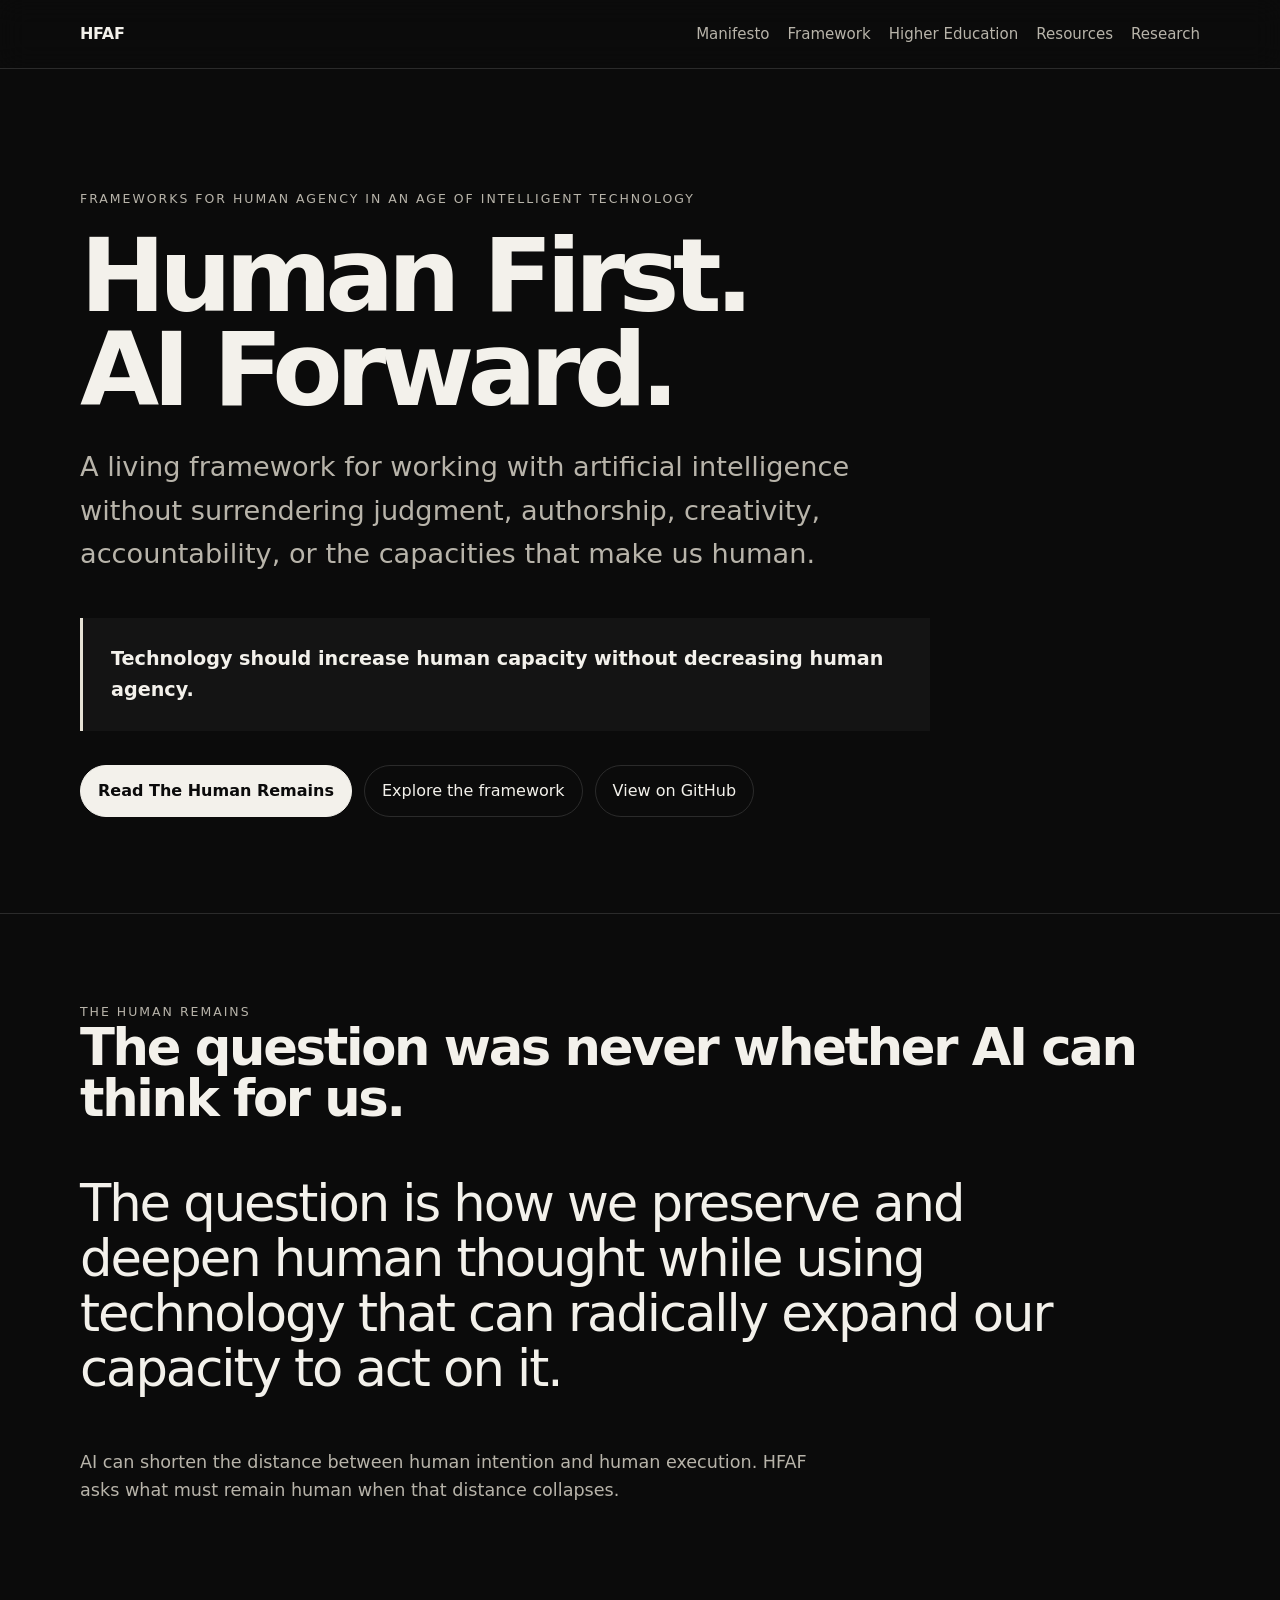
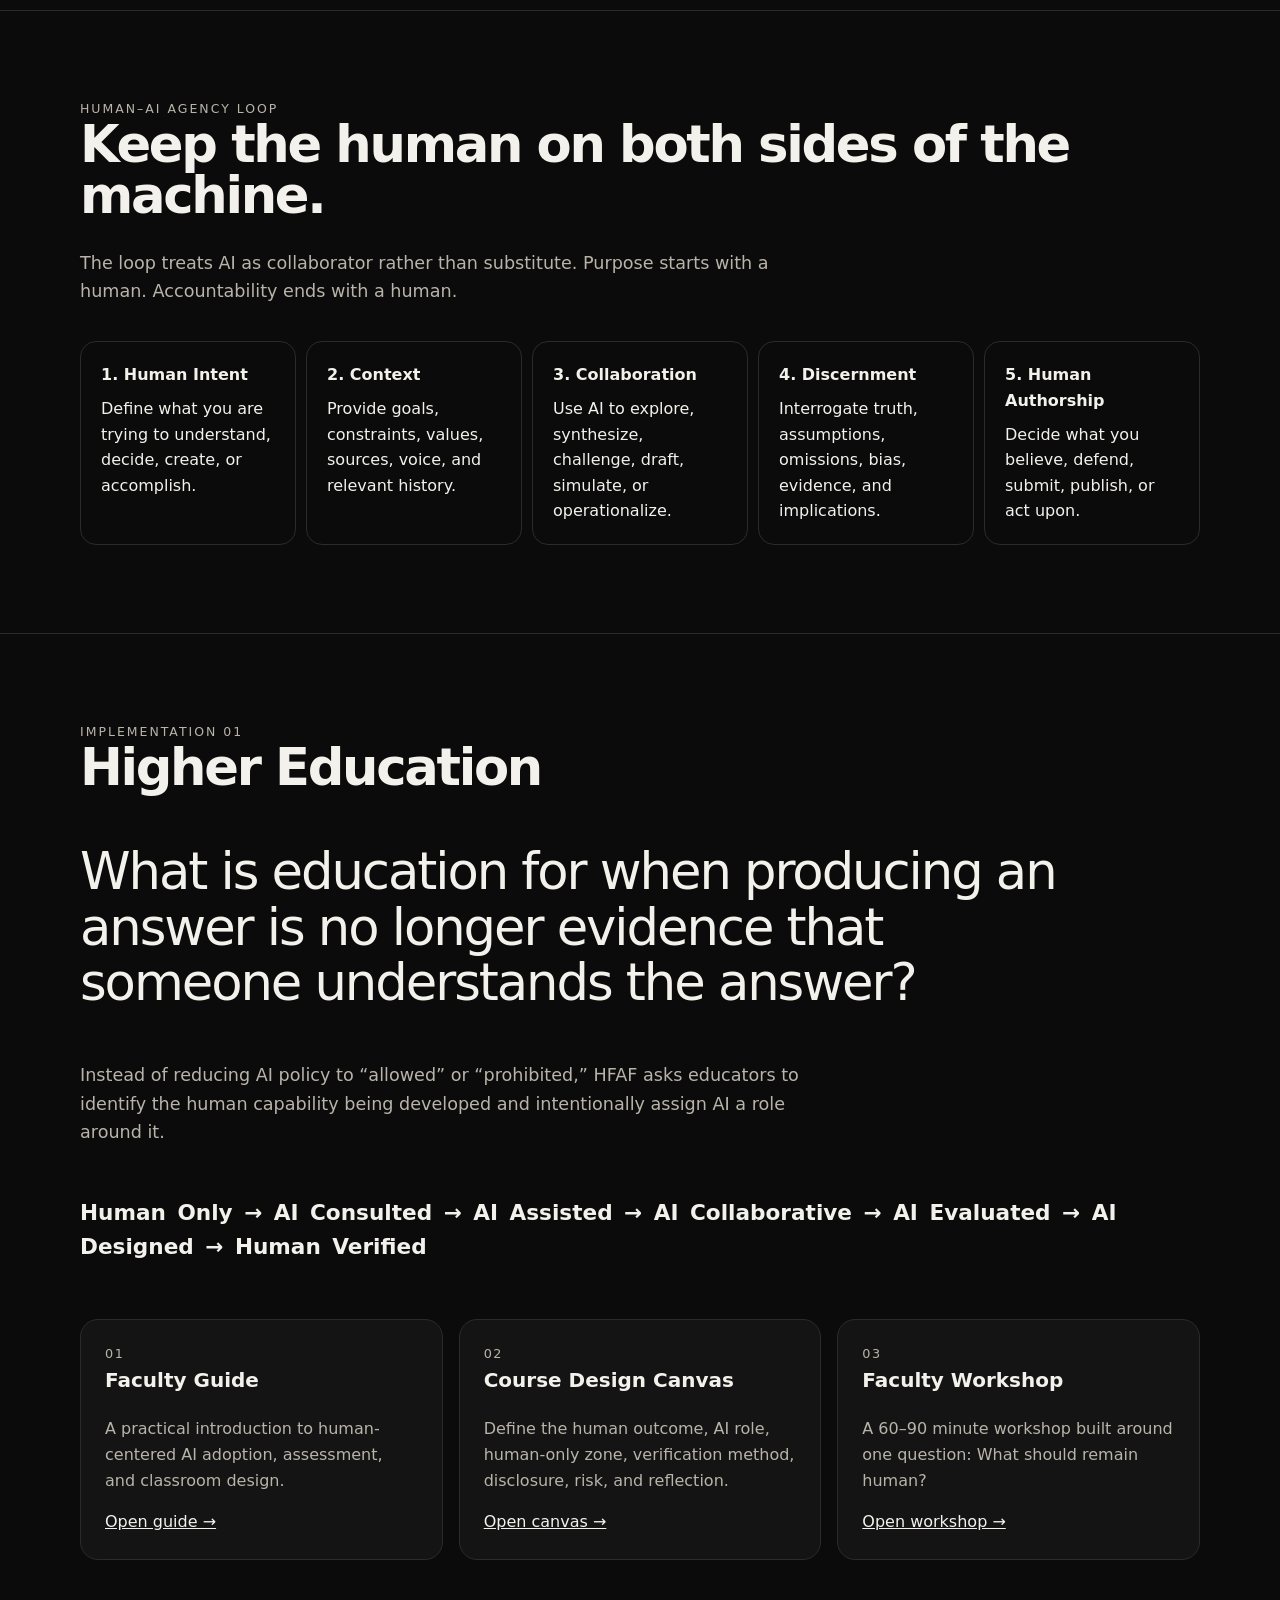
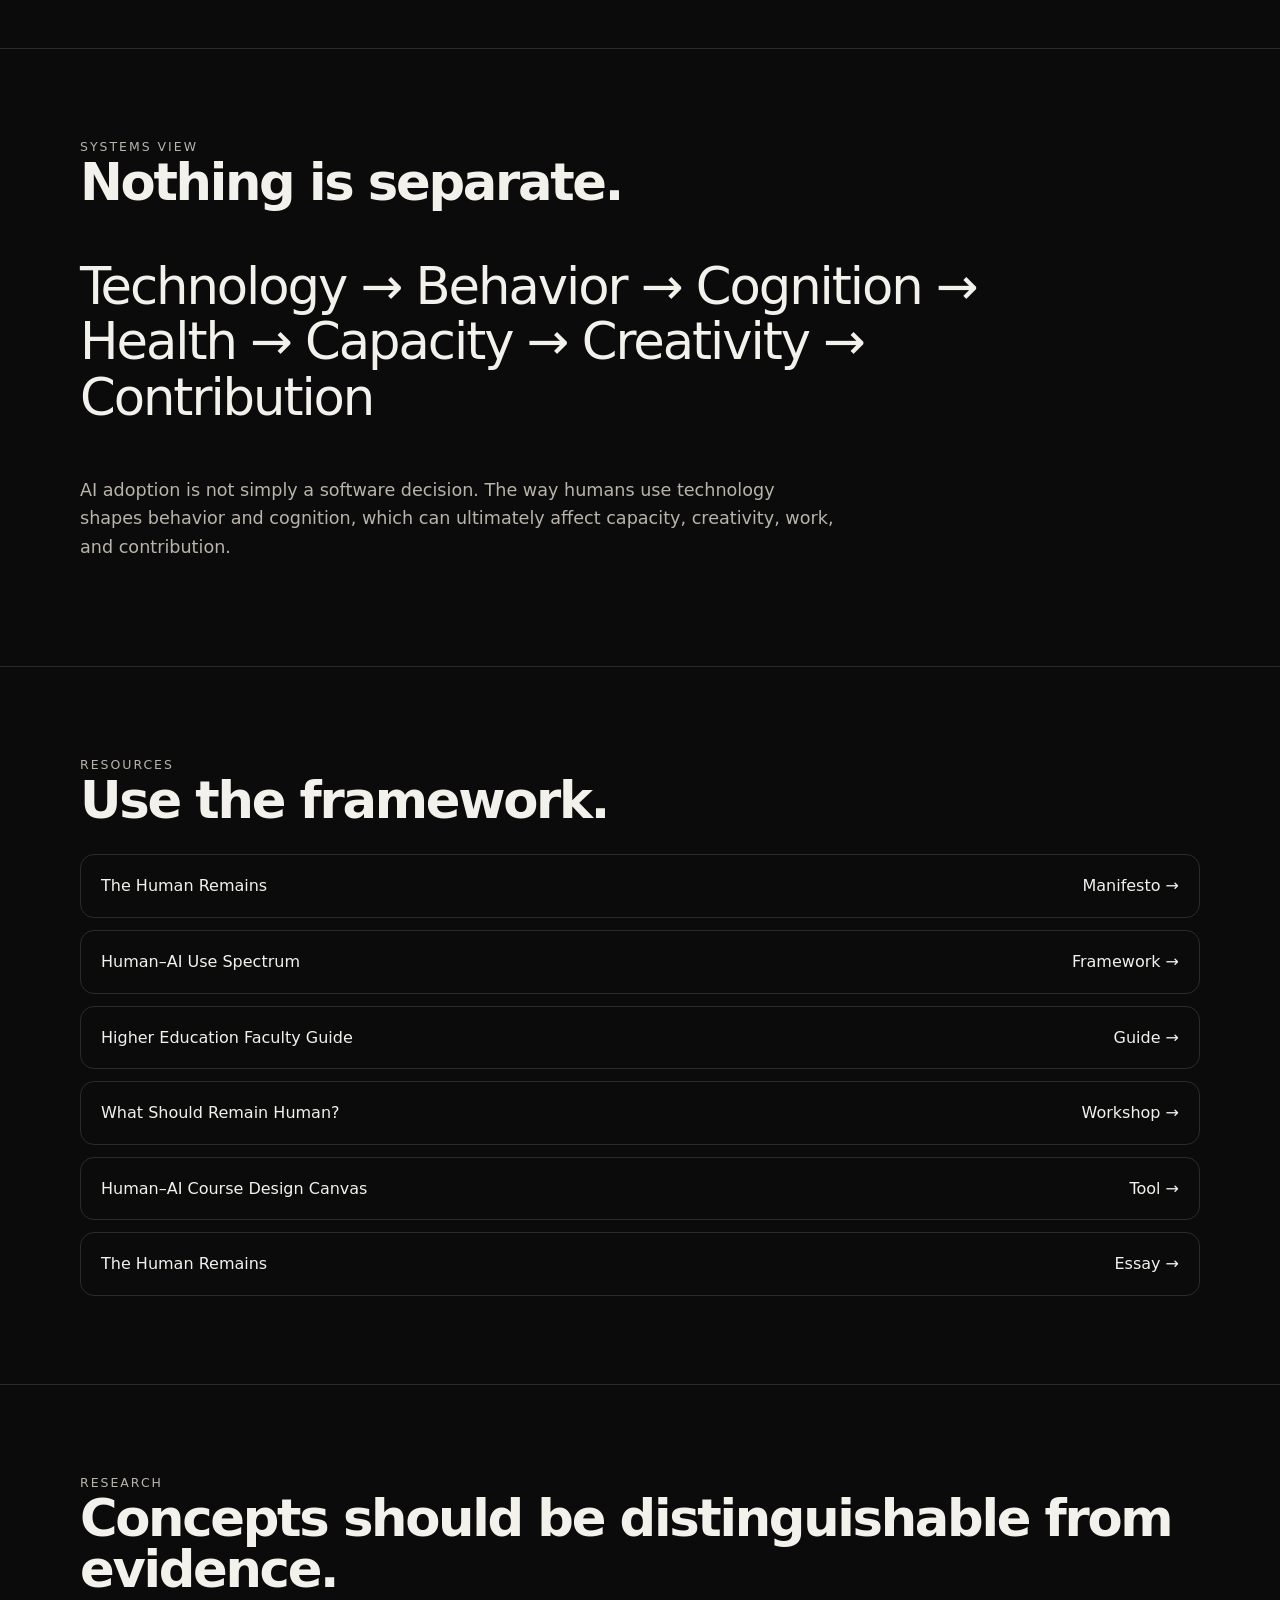
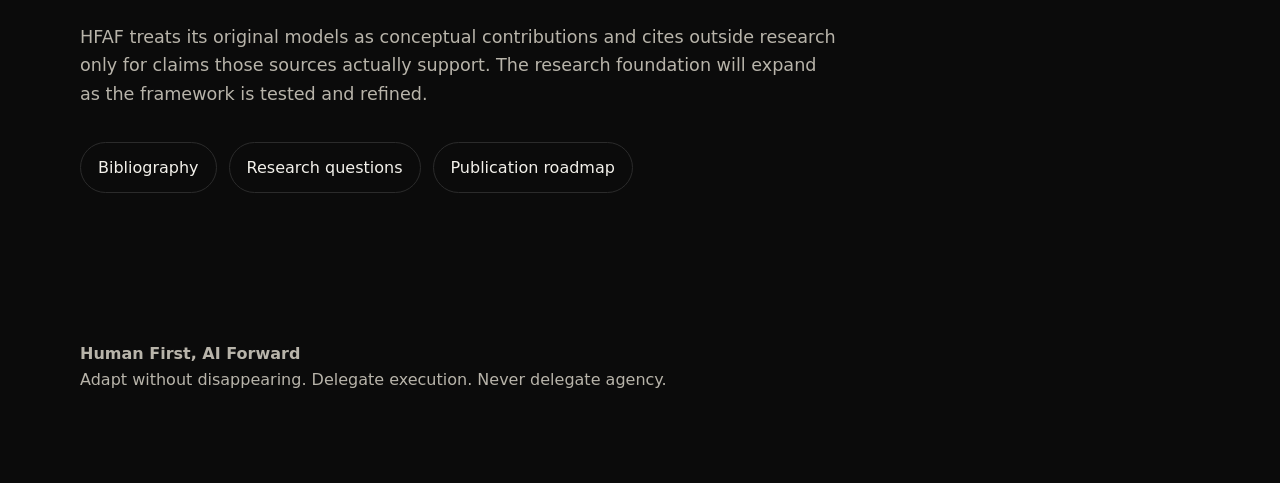
==== index.html @ 6a0069cc "Add public-facing HFAF website landing page" ====
<!doctype html>
<html lang="en">
<head>
  <meta charset="utf-8" />
  <meta name="viewport" content="width=device-width, initial-scale=1" />
  <title>Human First, AI Forward</title>
  <meta name="description" content="A human-centered framework for preserving agency, thought, creativity, and responsibility while expanding human capacity through AI." />
  <style>
    :root {
      --bg: #0b0b0b;
      --panel: #141414;
      --text: #f3f1eb;
      --muted: #b8b4aa;
      --line: #2b2b2b;
      --accent: #e7e2d5;
      --max: 1120px;
    }
    * { box-sizing: border-box; }
    html { scroll-behavior: smooth; }
    body {
      margin: 0;
      font-family: Inter, ui-sans-serif, system-ui, -apple-system, BlinkMacSystemFont, "Segoe UI", sans-serif;
      background: var(--bg);
      color: var(--text);
      line-height: 1.6;
    }
    a { color: inherit; }
    .wrap { width: min(var(--max), calc(100% - 40px)); margin: 0 auto; }
    nav {
      position: sticky;
      top: 0;
      z-index: 20;
      backdrop-filter: blur(14px);
      background: rgba(11,11,11,.82);
      border-bottom: 1px solid var(--line);
    }
    nav .wrap { display: flex; align-items: center; justify-content: space-between; min-height: 68px; gap: 24px; }
    .brand { font-weight: 800; letter-spacing: -.02em; text-decoration: none; }
    .navlinks { display: flex; flex-wrap: wrap; gap: 18px; font-size: .94rem; color: var(--muted); }
    .navlinks a { text-decoration: none; }
    .hero { padding: 120px 0 96px; }
    .eyebrow { text-transform: uppercase; letter-spacing: .16em; font-size: .78rem; color: var(--muted); }
    h1 { font-size: clamp(3.4rem, 8vw, 7.5rem); line-height: .92; letter-spacing: -.065em; max-width: 980px; margin: 20px 0 28px; }
    .lead { max-width: 820px; font-size: clamp(1.25rem, 2.2vw, 1.7rem); color: var(--muted); }
    .thesis { margin-top: 42px; padding: 26px 28px; border-left: 3px solid var(--accent); background: var(--panel); font-size: 1.2rem; max-width: 850px; }
    .actions { margin-top: 34px; display: flex; flex-wrap: wrap; gap: 12px; }
    .btn { display: inline-block; text-decoration: none; padding: 12px 17px; border: 1px solid var(--line); border-radius: 999px; }
    .btn.primary { background: var(--text); color: var(--bg); border-color: var(--text); font-weight: 700; }
    section { padding: 88px 0; border-top: 1px solid var(--line); }
    h2 { font-size: clamp(2.1rem, 4vw, 4rem); line-height: 1; letter-spacing: -.045em; margin: 0 0 28px; }
    h3 { margin-top: 0; font-size: 1.25rem; }
    .section-intro { max-width: 760px; color: var(--muted); font-size: 1.1rem; }
    .grid { display: grid; grid-template-columns: repeat(3, 1fr); gap: 16px; margin-top: 34px; }
    .card { background: var(--panel); border: 1px solid var(--line); border-radius: 18px; padding: 24px; }
    .card p { color: var(--muted); }
    .number { font-size: .8rem; color: var(--muted); letter-spacing: .12em; text-transform: uppercase; }
    .loop { display: grid; grid-template-columns: repeat(5, 1fr); gap: 10px; margin-top: 36px; }
    .loop div { border: 1px solid var(--line); padding: 20px; border-radius: 16px; min-height: 145px; }
    .loop strong { display: block; margin-bottom: 8px; }
    .spectrum { margin-top: 30px; padding: 20px 0; font-weight: 700; font-size: clamp(1.05rem, 2vw, 1.35rem); word-spacing: .25rem; }
    .quote { font-size: clamp(1.8rem, 4vw, 3.7rem); line-height: 1.08; letter-spacing: -.04em; max-width: 980px; }
    .resource-list { display: grid; gap: 12px; margin-top: 28px; }
    .resource-list a { display: flex; justify-content: space-between; gap: 20px; text-decoration: none; padding: 18px 20px; border: 1px solid var(--line); border-radius: 14px; }
    footer { padding: 60px 0 90px; color: var(--muted); }
    @media (max-width: 850px) {
      .grid { grid-template-columns: 1fr; }
      .loop { grid-template-columns: 1fr; }
      .navlinks { display: none; }
      .hero { padding-top: 80px; }
    }
  </style>
</head>
<body>
  <nav>
    <div class="wrap">
      <a class="brand" href="#top">HFAF</a>
      <div class="navlinks">
        <a href="#manifesto">Manifesto</a>
        <a href="#framework">Framework</a>
        <a href="#education">Higher Education</a>
        <a href="#resources">Resources</a>
        <a href="#research">Research</a>
      </div>
    </div>
  </nav>

  <main id="top">
    <header class="hero">
      <div class="wrap">
        <div class="eyebrow">Frameworks for Human Agency in an Age of Intelligent Technology</div>
        <h1>Human First.<br/>AI Forward.</h1>
        <p class="lead">A living framework for working with artificial intelligence without surrendering judgment, authorship, creativity, accountability, or the capacities that make us human.</p>
        <div class="thesis"><strong>Technology should increase human capacity without decreasing human agency.</strong></div>
        <div class="actions">
          <a class="btn primary" href="MANIFESTO.md">Read The Human Remains</a>
          <a class="btn" href="01-framework/human-ai-agency-loop.md">Explore the framework</a>
          <a class="btn" href="https://github.com/Iamlegend-Imani/HFAF-Human-First-AI-Forward">View on GitHub</a>
        </div>
      </div>
    </header>

    <section id="manifesto">
      <div class="wrap">
        <div class="eyebrow">The Human Remains</div>
        <h2>The question was never whether AI can think for us.</h2>
        <p class="quote">The question is how we preserve and deepen human thought while using technology that can radically expand our capacity to act on it.</p>
        <p class="section-intro">AI can shorten the distance between human intention and human execution. HFAF asks what must remain human when that distance collapses.</p>
      </div>
    </section>

    <section id="framework">
      <div class="wrap">
        <div class="eyebrow">Human–AI Agency Loop</div>
        <h2>Keep the human on both sides of the machine.</h2>
        <p class="section-intro">The loop treats AI as collaborator rather than substitute. Purpose starts with a human. Accountability ends with a human.</p>
        <div class="loop">
          <div><strong>1. Human Intent</strong><span>Define what you are trying to understand, decide, create, or accomplish.</span></div>
          <div><strong>2. Context</strong><span>Provide goals, constraints, values, sources, voice, and relevant history.</span></div>
          <div><strong>3. Collaboration</strong><span>Use AI to explore, synthesize, challenge, draft, simulate, or operationalize.</span></div>
          <div><strong>4. Discernment</strong><span>Interrogate truth, assumptions, omissions, bias, evidence, and implications.</span></div>
          <div><strong>5. Human Authorship</strong><span>Decide what you believe, defend, submit, publish, or act upon.</span></div>
        </div>
      </div>
    </section>

    <section id="education">
      <div class="wrap">
        <div class="eyebrow">Implementation 01</div>
        <h2>Higher Education</h2>
        <p class="quote">What is education for when producing an answer is no longer evidence that someone understands the answer?</p>
        <p class="section-intro">Instead of reducing AI policy to “allowed” or “prohibited,” HFAF asks educators to identify the human capability being developed and intentionally assign AI a role around it.</p>
        <div class="spectrum">Human Only → AI Consulted → AI Assisted → AI Collaborative → AI Evaluated → AI Designed → Human Verified</div>
        <div class="grid">
          <div class="card"><div class="number">01</div><h3>Faculty Guide</h3><p>A practical introduction to human-centered AI adoption, assessment, and classroom design.</p><a href="02-higher-education/faculty-guide.md">Open guide →</a></div>
          <div class="card"><div class="number">02</div><h3>Course Design Canvas</h3><p>Define the human outcome, AI role, human-only zone, verification method, disclosure, risk, and reflection.</p><a href="06-tools/human-ai-course-design-canvas.md">Open canvas →</a></div>
          <div class="card"><div class="number">03</div><h3>Faculty Workshop</h3><p>A 60–90 minute workshop built around one question: What should remain human?</p><a href="03-workshop/what-should-remain-human-workshop.md">Open workshop →</a></div>
        </div>
      </div>
    </section>

    <section>
      <div class="wrap">
        <div class="eyebrow">Systems View</div>
        <h2>Nothing is separate.</h2>
        <p class="quote">Technology → Behavior → Cognition → Health → Capacity → Creativity → Contribution</p>
        <p class="section-intro">AI adoption is not simply a software decision. The way humans use technology shapes behavior and cognition, which can ultimately affect capacity, creativity, work, and contribution.</p>
      </div>
    </section>

    <section id="resources">
      <div class="wrap">
        <div class="eyebrow">Resources</div>
        <h2>Use the framework.</h2>
        <div class="resource-list">
          <a href="MANIFESTO.md"><span>The Human Remains</span><span>Manifesto →</span></a>
          <a href="01-framework/human-ai-use-spectrum.md"><span>Human–AI Use Spectrum</span><span>Framework →</span></a>
          <a href="02-higher-education/faculty-guide.md"><span>Higher Education Faculty Guide</span><span>Guide →</span></a>
          <a href="03-workshop/what-should-remain-human-workshop.md"><span>What Should Remain Human?</span><span>Workshop →</span></a>
          <a href="06-tools/human-ai-course-design-canvas.md"><span>Human–AI Course Design Canvas</span><span>Tool →</span></a>
          <a href="07-essays/the-human-remains.md"><span>The Human Remains</span><span>Essay →</span></a>
        </div>
      </div>
    </section>

    <section id="research">
      <div class="wrap">
        <div class="eyebrow">Research</div>
        <h2>Concepts should be distinguishable from evidence.</h2>
        <p class="section-intro">HFAF treats its original models as conceptual contributions and cites outside research only for claims those sources actually support. The research foundation will expand as the framework is tested and refined.</p>
        <div class="actions">
          <a class="btn" href="04-research/bibliography.md">Bibliography</a>
          <a class="btn" href="04-research/README.md">Research questions</a>
          <a class="btn" href="PUBLICATION-ROADMAP.md">Publication roadmap</a>
        </div>
      </div>
    </section>
  </main>

  <footer>
    <div class="wrap">
      <strong>Human First, AI Forward</strong><br/>
      Adapt without disappearing. Delegate execution. Never delegate agency.
    </div>
  </footer>
</body>
</html>
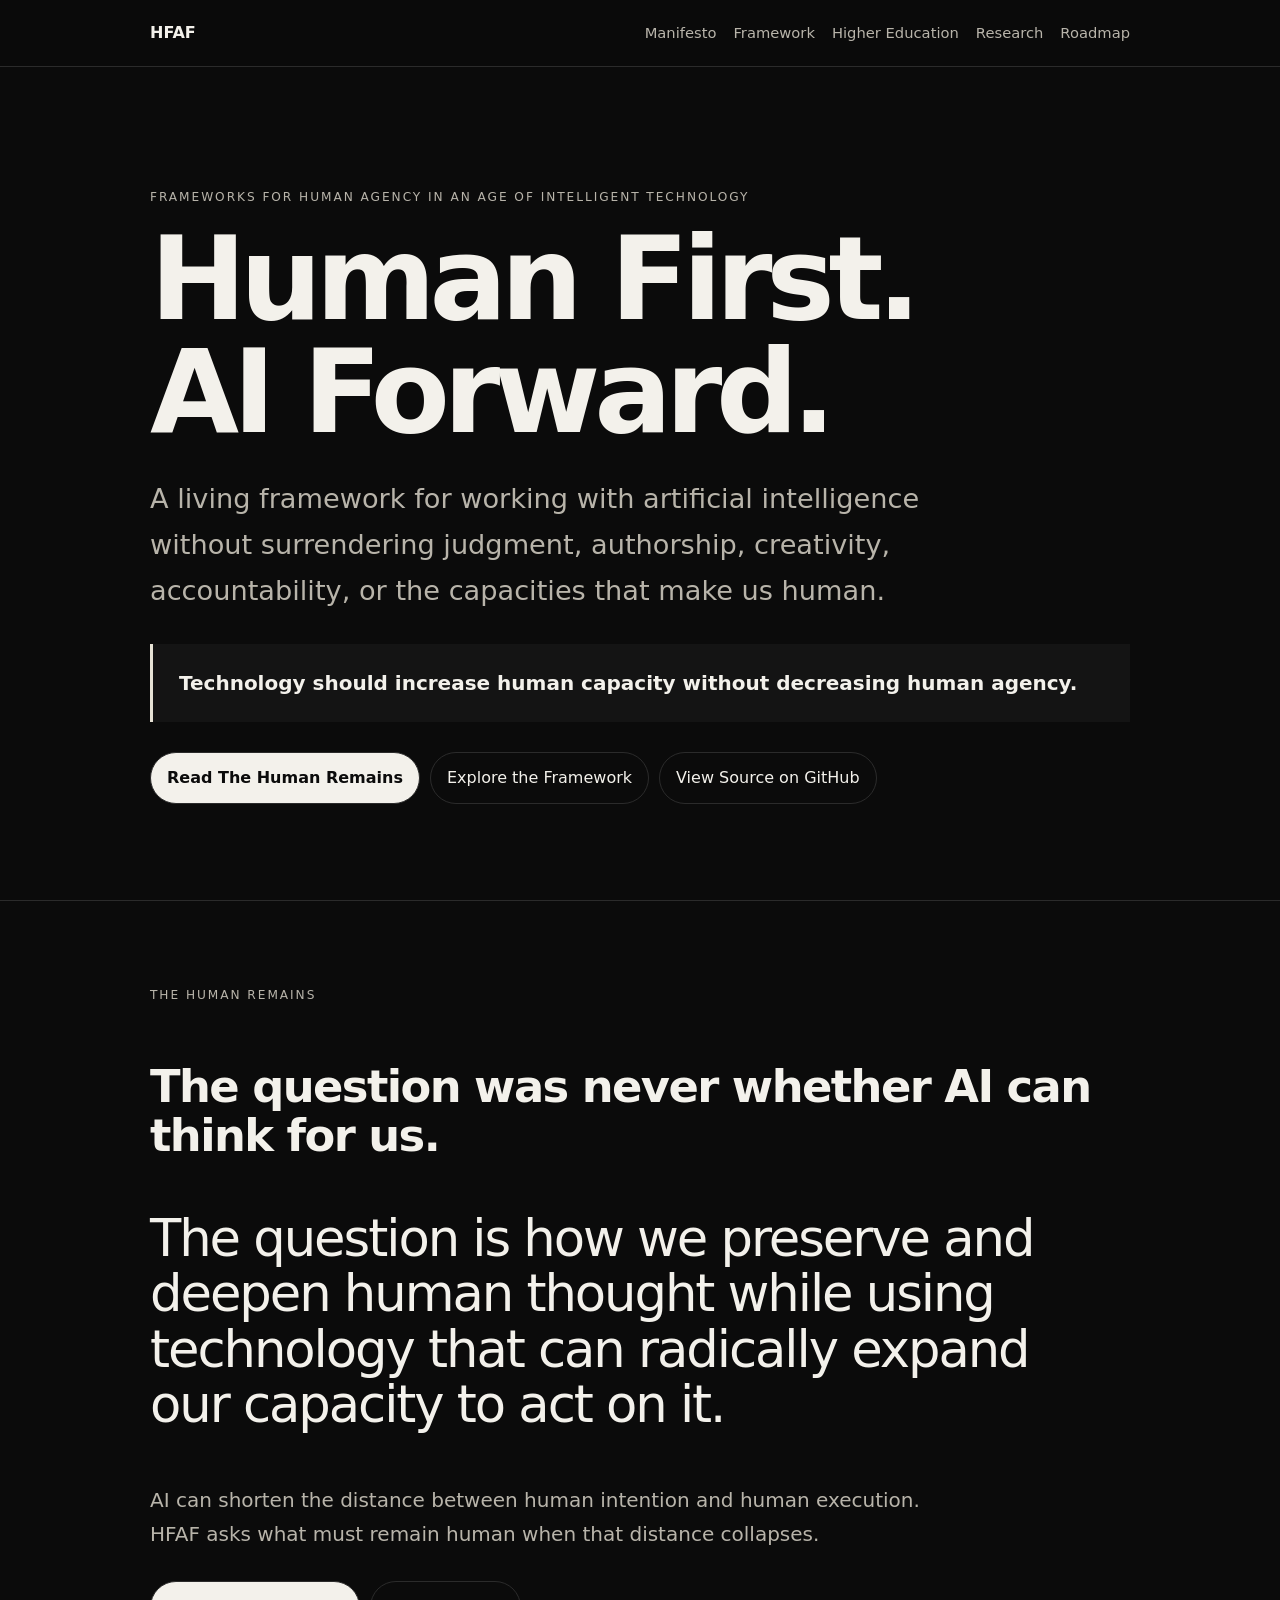
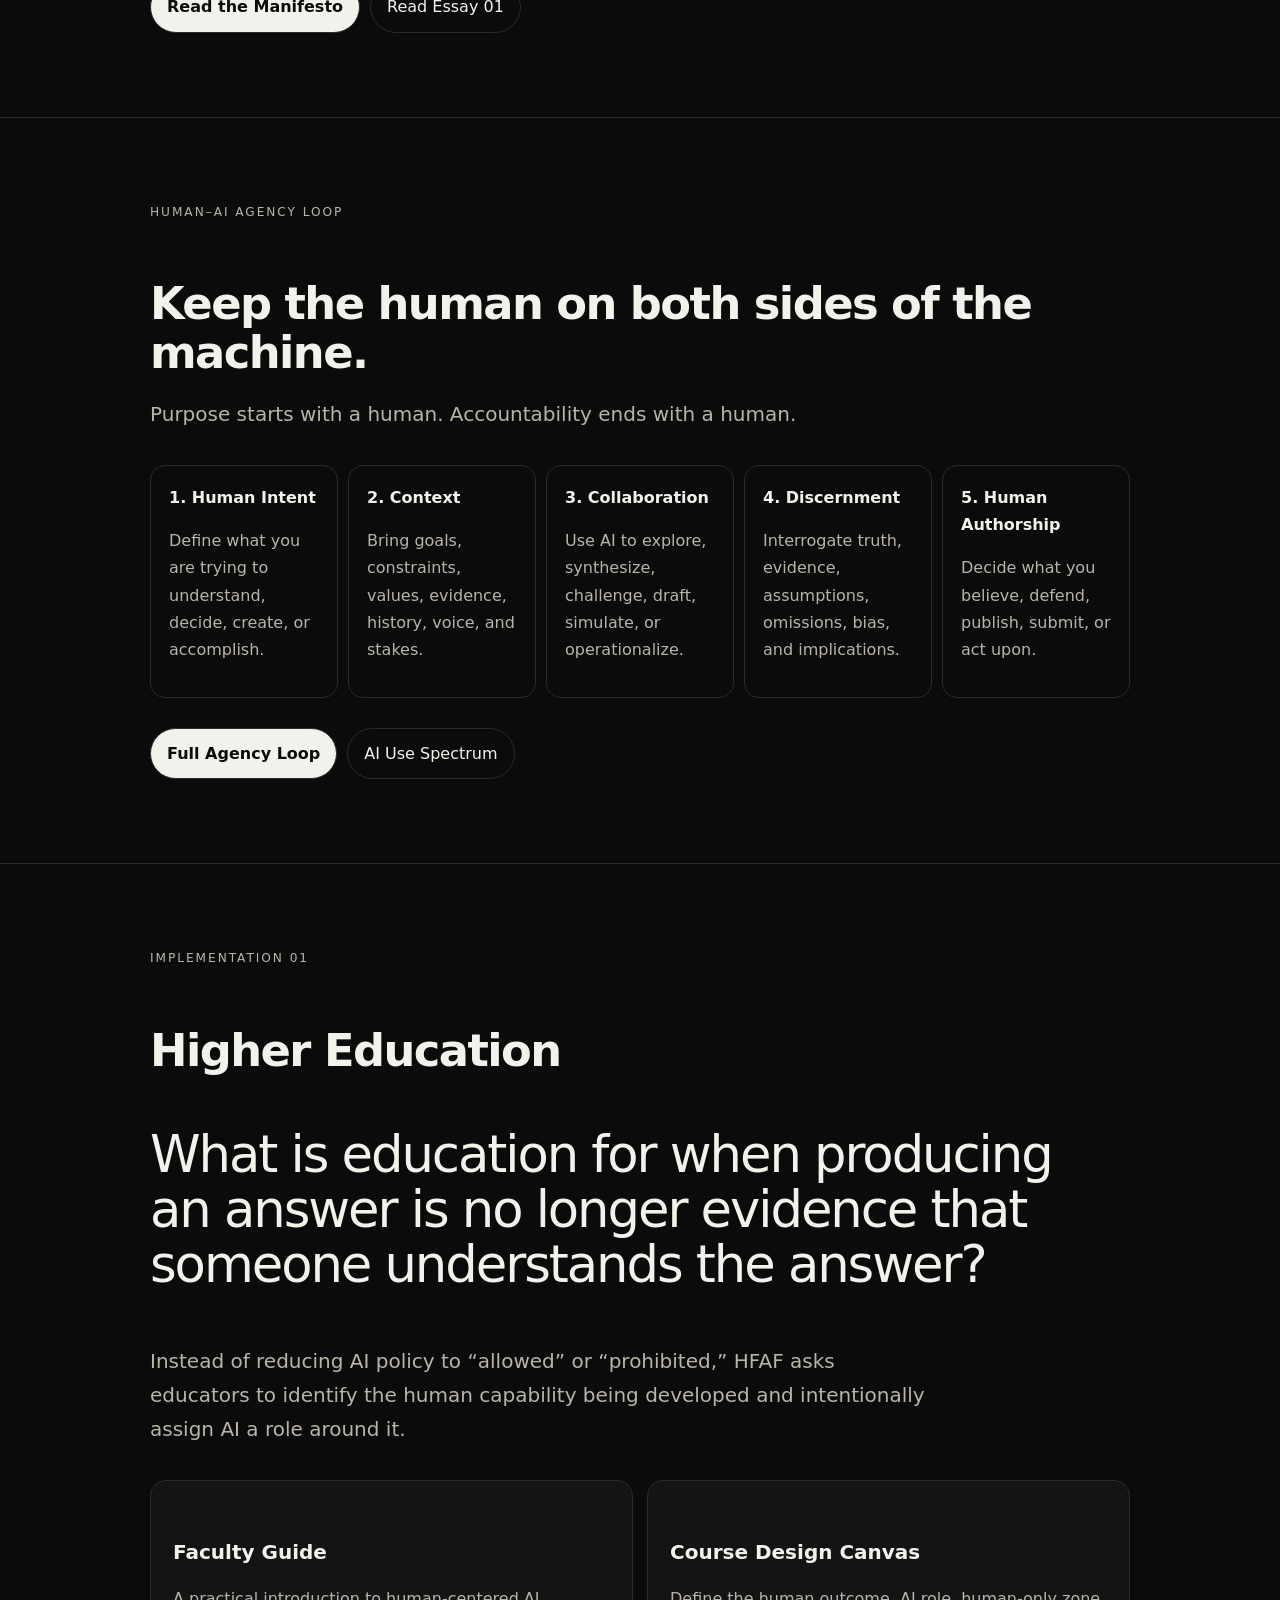
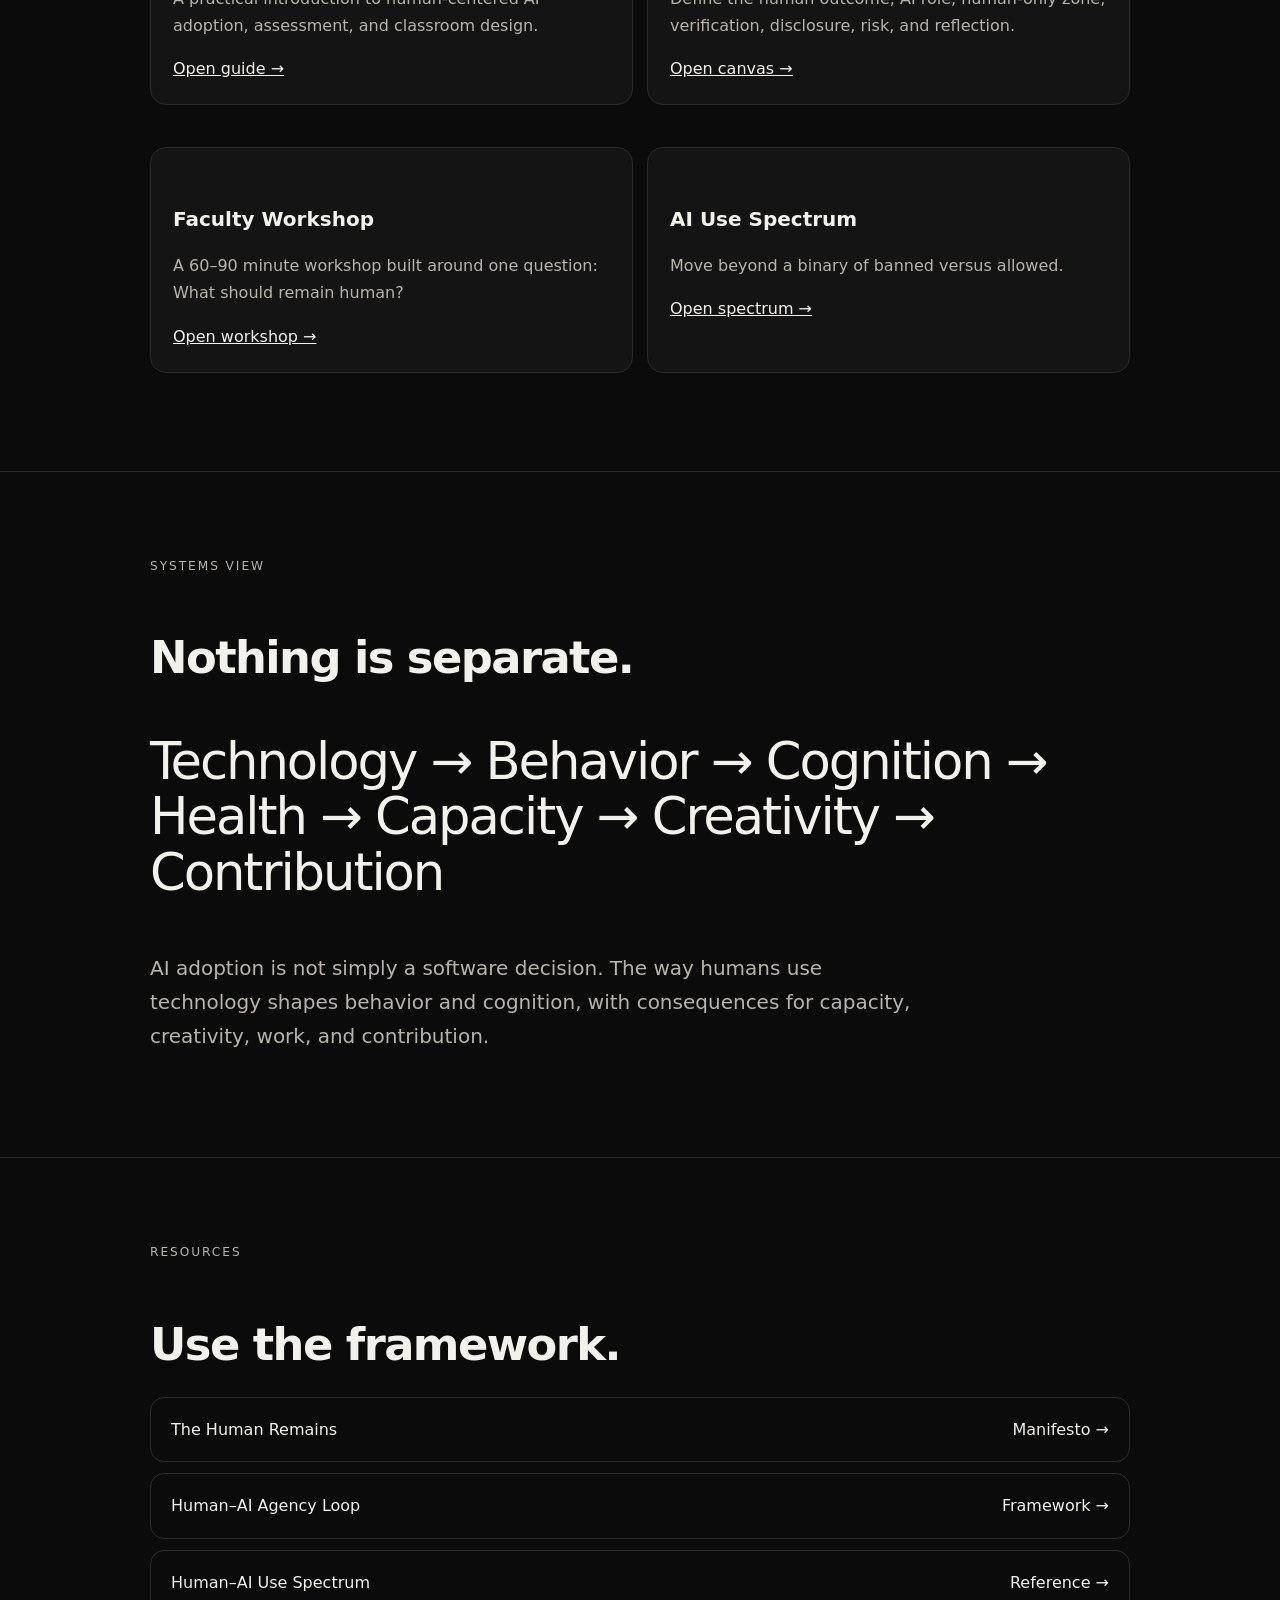
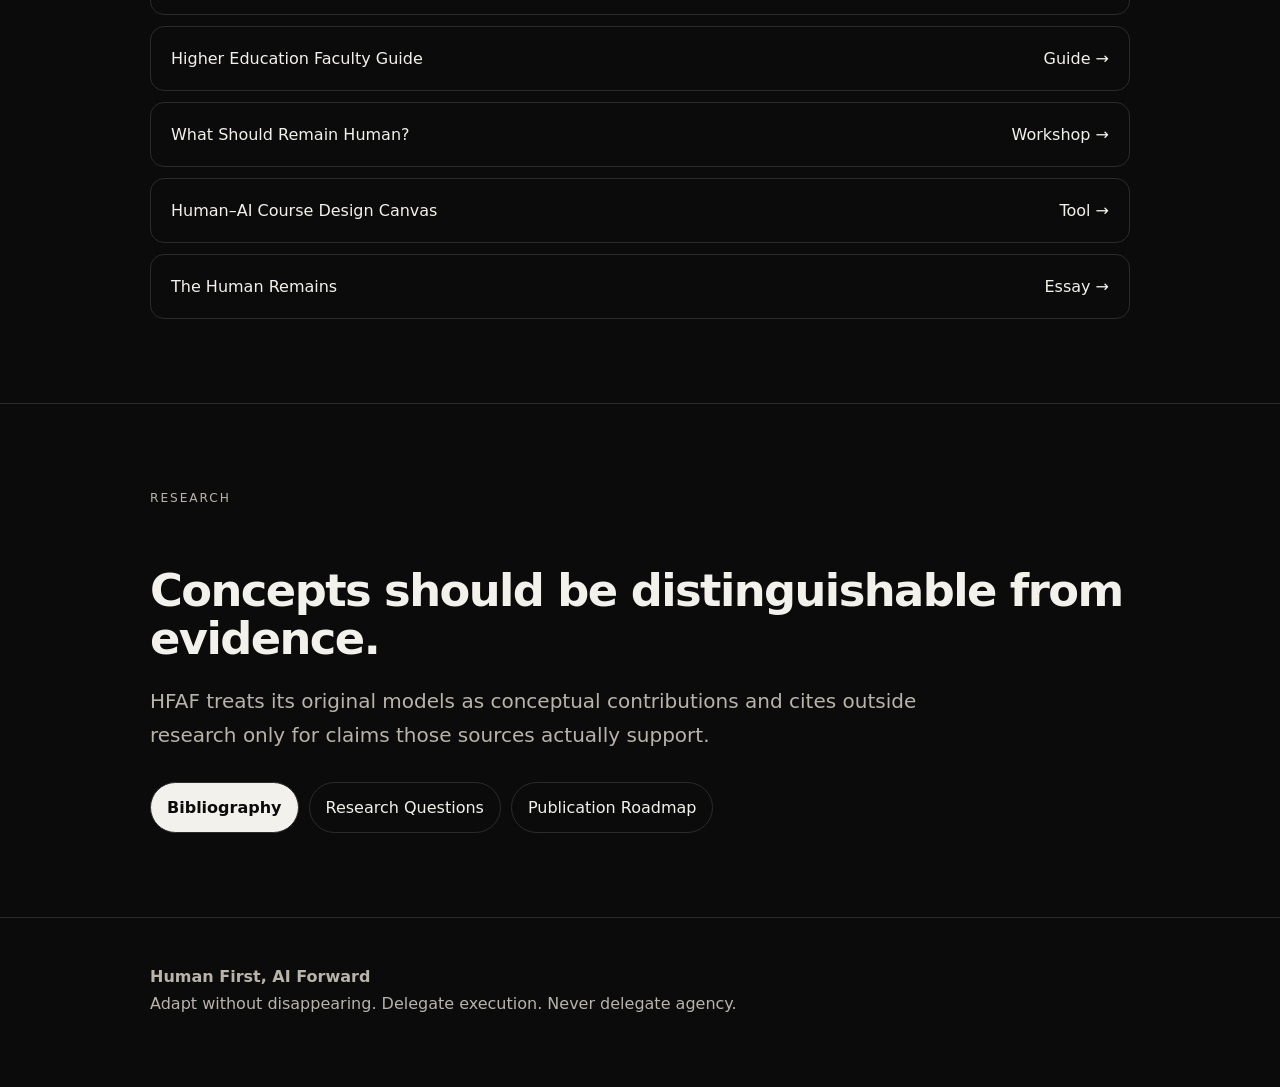
==== commit 9afce6cb: "Restore root Pages fallback and redirect to public site" ====
--- a/index.html
+++ b/index.html
@@ -1,186 +1 @@
-<!doctype html>
-<html lang="en">
-<head>
-  <meta charset="utf-8" />
-  <meta name="viewport" content="width=device-width, initial-scale=1" />
-  <title>Human First, AI Forward</title>
-  <meta name="description" content="A human-centered framework for preserving agency, thought, creativity, and responsibility while expanding human capacity through AI." />
-  <style>
-    :root {
-      --bg: #0b0b0b;
-      --panel: #141414;
-      --text: #f3f1eb;
-      --muted: #b8b4aa;
-      --line: #2b2b2b;
-      --accent: #e7e2d5;
-      --max: 1120px;
-    }
-    * { box-sizing: border-box; }
-    html { scroll-behavior: smooth; }
-    body {
-      margin: 0;
-      font-family: Inter, ui-sans-serif, system-ui, -apple-system, BlinkMacSystemFont, "Segoe UI", sans-serif;
-      background: var(--bg);
-      color: var(--text);
-      line-height: 1.6;
-    }
-    a { color: inherit; }
-    .wrap { width: min(var(--max), calc(100% - 40px)); margin: 0 auto; }
-    nav {
-      position: sticky;
-      top: 0;
-      z-index: 20;
-      backdrop-filter: blur(14px);
-      background: rgba(11,11,11,.82);
-      border-bottom: 1px solid var(--line);
-    }
-    nav .wrap { display: flex; align-items: center; justify-content: space-between; min-height: 68px; gap: 24px; }
-    .brand { font-weight: 800; letter-spacing: -.02em; text-decoration: none; }
-    .navlinks { display: flex; flex-wrap: wrap; gap: 18px; font-size: .94rem; color: var(--muted); }
-    .navlinks a { text-decoration: none; }
-    .hero { padding: 120px 0 96px; }
-    .eyebrow { text-transform: uppercase; letter-spacing: .16em; font-size: .78rem; color: var(--muted); }
-    h1 { font-size: clamp(3.4rem, 8vw, 7.5rem); line-height: .92; letter-spacing: -.065em; max-width: 980px; margin: 20px 0 28px; }
-    .lead { max-width: 820px; font-size: clamp(1.25rem, 2.2vw, 1.7rem); color: var(--muted); }
-    .thesis { margin-top: 42px; padding: 26px 28px; border-left: 3px solid var(--accent); background: var(--panel); font-size: 1.2rem; max-width: 850px; }
-    .actions { margin-top: 34px; display: flex; flex-wrap: wrap; gap: 12px; }
-    .btn { display: inline-block; text-decoration: none; padding: 12px 17px; border: 1px solid var(--line); border-radius: 999px; }
-    .btn.primary { background: var(--text); color: var(--bg); border-color: var(--text); font-weight: 700; }
-    section { padding: 88px 0; border-top: 1px solid var(--line); }
-    h2 { font-size: clamp(2.1rem, 4vw, 4rem); line-height: 1; letter-spacing: -.045em; margin: 0 0 28px; }
-    h3 { margin-top: 0; font-size: 1.25rem; }
-    .section-intro { max-width: 760px; color: var(--muted); font-size: 1.1rem; }
-    .grid { display: grid; grid-template-columns: repeat(3, 1fr); gap: 16px; margin-top: 34px; }
-    .card { background: var(--panel); border: 1px solid var(--line); border-radius: 18px; padding: 24px; }
-    .card p { color: var(--muted); }
-    .number { font-size: .8rem; color: var(--muted); letter-spacing: .12em; text-transform: uppercase; }
-    .loop { display: grid; grid-template-columns: repeat(5, 1fr); gap: 10px; margin-top: 36px; }
-    .loop div { border: 1px solid var(--line); padding: 20px; border-radius: 16px; min-height: 145px; }
-    .loop strong { display: block; margin-bottom: 8px; }
-    .spectrum { margin-top: 30px; padding: 20px 0; font-weight: 700; font-size: clamp(1.05rem, 2vw, 1.35rem); word-spacing: .25rem; }
-    .quote { font-size: clamp(1.8rem, 4vw, 3.7rem); line-height: 1.08; letter-spacing: -.04em; max-width: 980px; }
-    .resource-list { display: grid; gap: 12px; margin-top: 28px; }
-    .resource-list a { display: flex; justify-content: space-between; gap: 20px; text-decoration: none; padding: 18px 20px; border: 1px solid var(--line); border-radius: 14px; }
-    footer { padding: 60px 0 90px; color: var(--muted); }
-    @media (max-width: 850px) {
-      .grid { grid-template-columns: 1fr; }
-      .loop { grid-template-columns: 1fr; }
-      .navlinks { display: none; }
-      .hero { padding-top: 80px; }
-    }
-  </style>
-</head>
-<body>
-  <nav>
-    <div class="wrap">
-      <a class="brand" href="#top">HFAF</a>
-      <div class="navlinks">
-        <a href="#manifesto">Manifesto</a>
-        <a href="#framework">Framework</a>
-        <a href="#education">Higher Education</a>
-        <a href="#resources">Resources</a>
-        <a href="#research">Research</a>
-      </div>
-    </div>
-  </nav>
-
-  <main id="top">
-    <header class="hero">
-      <div class="wrap">
-        <div class="eyebrow">Frameworks for Human Agency in an Age of Intelligent Technology</div>
-        <h1>Human First.<br/>AI Forward.</h1>
-        <p class="lead">A living framework for working with artificial intelligence without surrendering judgment, authorship, creativity, accountability, or the capacities that make us human.</p>
-        <div class="thesis"><strong>Technology should increase human capacity without decreasing human agency.</strong></div>
-        <div class="actions">
-          <a class="btn primary" href="MANIFESTO.md">Read The Human Remains</a>
-          <a class="btn" href="01-framework/human-ai-agency-loop.md">Explore the framework</a>
-          <a class="btn" href="https://github.com/Iamlegend-Imani/HFAF-Human-First-AI-Forward">View on GitHub</a>
-        </div>
-      </div>
-    </header>
-
-    <section id="manifesto">
-      <div class="wrap">
-        <div class="eyebrow">The Human Remains</div>
-        <h2>The question was never whether AI can think for us.</h2>
-        <p class="quote">The question is how we preserve and deepen human thought while using technology that can radically expand our capacity to act on it.</p>
-        <p class="section-intro">AI can shorten the distance between human intention and human execution. HFAF asks what must remain human when that distance collapses.</p>
-      </div>
-    </section>
-
-    <section id="framework">
-      <div class="wrap">
-        <div class="eyebrow">Human–AI Agency Loop</div>
-        <h2>Keep the human on both sides of the machine.</h2>
-        <p class="section-intro">The loop treats AI as collaborator rather than substitute. Purpose starts with a human. Accountability ends with a human.</p>
-        <div class="loop">
-          <div><strong>1. Human Intent</strong><span>Define what you are trying to understand, decide, create, or accomplish.</span></div>
-          <div><strong>2. Context</strong><span>Provide goals, constraints, values, sources, voice, and relevant history.</span></div>
-          <div><strong>3. Collaboration</strong><span>Use AI to explore, synthesize, challenge, draft, simulate, or operationalize.</span></div>
-          <div><strong>4. Discernment</strong><span>Interrogate truth, assumptions, omissions, bias, evidence, and implications.</span></div>
-          <div><strong>5. Human Authorship</strong><span>Decide what you believe, defend, submit, publish, or act upon.</span></div>
-        </div>
-      </div>
-    </section>
-
-    <section id="education">
-      <div class="wrap">
-        <div class="eyebrow">Implementation 01</div>
-        <h2>Higher Education</h2>
-        <p class="quote">What is education for when producing an answer is no longer evidence that someone understands the answer?</p>
-        <p class="section-intro">Instead of reducing AI policy to “allowed” or “prohibited,” HFAF asks educators to identify the human capability being developed and intentionally assign AI a role around it.</p>
-        <div class="spectrum">Human Only → AI Consulted → AI Assisted → AI Collaborative → AI Evaluated → AI Designed → Human Verified</div>
-        <div class="grid">
-          <div class="card"><div class="number">01</div><h3>Faculty Guide</h3><p>A practical introduction to human-centered AI adoption, assessment, and classroom design.</p><a href="02-higher-education/faculty-guide.md">Open guide →</a></div>
-          <div class="card"><div class="number">02</div><h3>Course Design Canvas</h3><p>Define the human outcome, AI role, human-only zone, verification method, disclosure, risk, and reflection.</p><a href="06-tools/human-ai-course-design-canvas.md">Open canvas →</a></div>
-          <div class="card"><div class="number">03</div><h3>Faculty Workshop</h3><p>A 60–90 minute workshop built around one question: What should remain human?</p><a href="03-workshop/what-should-remain-human-workshop.md">Open workshop →</a></div>
-        </div>
-      </div>
-    </section>
-
-    <section>
-      <div class="wrap">
-        <div class="eyebrow">Systems View</div>
-        <h2>Nothing is separate.</h2>
-        <p class="quote">Technology → Behavior → Cognition → Health → Capacity → Creativity → Contribution</p>
-        <p class="section-intro">AI adoption is not simply a software decision. The way humans use technology shapes behavior and cognition, which can ultimately affect capacity, creativity, work, and contribution.</p>
-      </div>
-    </section>
-
-    <section id="resources">
-      <div class="wrap">
-        <div class="eyebrow">Resources</div>
-        <h2>Use the framework.</h2>
-        <div class="resource-list">
-          <a href="MANIFESTO.md"><span>The Human Remains</span><span>Manifesto →</span></a>
-          <a href="01-framework/human-ai-use-spectrum.md"><span>Human–AI Use Spectrum</span><span>Framework →</span></a>
-          <a href="02-higher-education/faculty-guide.md"><span>Higher Education Faculty Guide</span><span>Guide →</span></a>
-          <a href="03-workshop/what-should-remain-human-workshop.md"><span>What Should Remain Human?</span><span>Workshop →</span></a>
-          <a href="06-tools/human-ai-course-design-canvas.md"><span>Human–AI Course Design Canvas</span><span>Tool →</span></a>
-          <a href="07-essays/the-human-remains.md"><span>The Human Remains</span><span>Essay →</span></a>
-        </div>
-      </div>
-    </section>
-
-    <section id="research">
-      <div class="wrap">
-        <div class="eyebrow">Research</div>
-        <h2>Concepts should be distinguishable from evidence.</h2>
-        <p class="section-intro">HFAF treats its original models as conceptual contributions and cites outside research only for claims those sources actually support. The research foundation will expand as the framework is tested and refined.</p>
-        <div class="actions">
-          <a class="btn" href="04-research/bibliography.md">Bibliography</a>
-          <a class="btn" href="04-research/README.md">Research questions</a>
-          <a class="btn" href="PUBLICATION-ROADMAP.md">Publication roadmap</a>
-        </div>
-      </div>
-    </section>
-  </main>
-
-  <footer>
-    <div class="wrap">
-      <strong>Human First, AI Forward</strong><br/>
-      Adapt without disappearing. Delegate execution. Never delegate agency.
-    </div>
-  </footer>
-</body>
-</html>
+<!doctype html><html lang="en"><head><meta charset="utf-8"><meta name="viewport" content="width=device-width,initial-scale=1"><meta http-equiv="refresh" content="0; url=docs/index.html"><title>Human First, AI Forward</title><script>window.location.replace('docs/index.html');</script></head><body><p>Opening <a href="docs/index.html">Human First, AI Forward</a>…</p></body></html>
